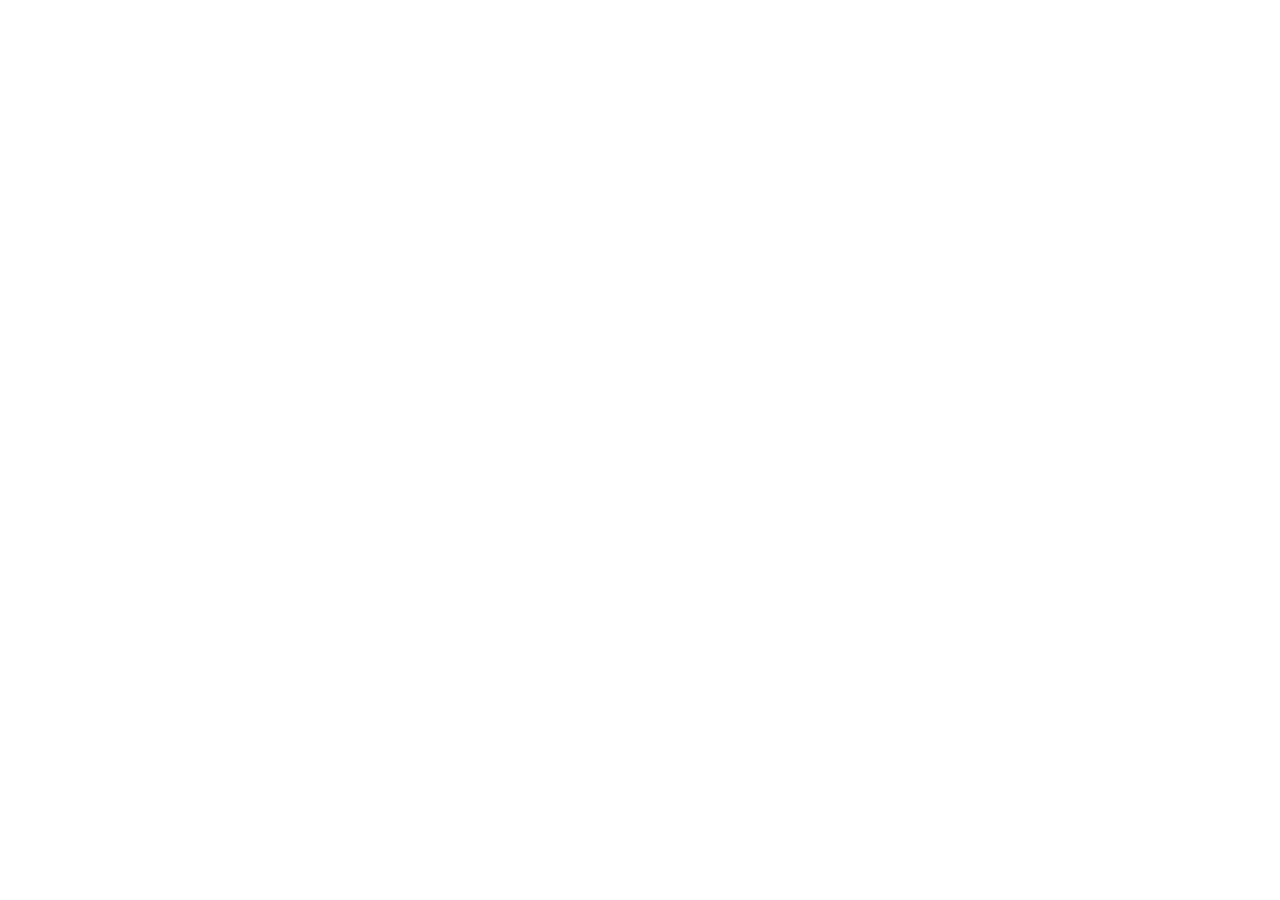
==== categoty.html @ c6a4ba27 "finalisation  de la premiere page" ====
<!DOCTYPE html>
<html lang="en">
<head>
    <meta charset="UTF-8">
    <meta name="viewport" content="width=device-width, initial-scale=1.0">
    <title>Categoty</title>
      <link rel="preconnect" href="https://fonts.googleapis.com">
    <link rel="preconnect" href="https://fonts.gstatic.com" crossorigin>
    <link href="https://fonts.googleapis.com/css2?family=Roboto:ital,wght@0,100..900;1,100..900&display=swap" rel="stylesheet">
    <link rel="icon" href="Asset/Frame 39.png">
    <link rel="stylesheet" href="main.css/style.css">
</head>
<body>
    
</body>
</html>
---- main.css/style.css ----
:root{
    --Color-Dark-Blue:#002A48;
    --Color-Mon-Yellow:#F7DBA7;
    --Color-Dark-Blue-60:#00528C;
    --color-Orange-Shine:#FF912C;
}
html{
    font-family: 'Roboto' serif;

    nav{
        padding: 1.75rem 3.12rem;
        display: flex;
        justify-content:space-around;
        background-color: var(--Color-Mon-Yellow);

        .logo-menu{
            display: flex;

            ul{
                display: flex;
            gap: 3rem;
            list-style-type: none;

            li a{
                text-decoration: none;
                color: var(--Color-Dark-Blue);
            }
            }
        }

        .search-action{
            display: flex;
            gap: 0.875rem;
            align-items: center;

            form input{
                padding: 0.75rem 1.25rem 0.75rem 1rem;
                border-radius: 2.875rem;
                border: white solid 0.12rem;
            }

            a{
                text-decoration: none;
                border: var(--Color-Dark-Blue ) solid 0.12rem;
                padding: 0.875rem 1.75rem;
                border-radius: 3.57rem;
                background-color: var(--Color-Dark-Blue);
                color: white;
            }

            select{
                border: var(--Color-Mon-Yellow) solid 0.12rem;
                background-color:var(--Color-Mon-Yellow) ;
            }
        }
    }

    .first-section{
        display: flex;
        padding:1.75rem 8.125rem;
        background-color: var(--Color-Mon-Yellow);
        border-bottom-left-radius: 2rem;
        border-bottom-right-radius: 2rem;
        height: 38.5rem;
        
        
        first-div{
            font-style: bold;
            font-size: 2.75rem;
        }

        .first-line{
            gap: 2rem;
            a{
                text-decoration: none;
            }
        }

        img{
            width:59rem;
            height:40.31rem;
            margin-left: -10rem;
        
        }
    }

    main{
        padding: 1.75rem 6.125rem;
        background-color: white;

        .haut-images{
            display: flex;
            justify-content: space-between;
            align-items: center;

            div a{
                text-decoration: none;
                border: 0.09rem var(--Color-Dark-Blue) solid;
                border-radius: 3.56rem;
                padding: 0.75rem 1.75rem;
                gap: 0.5rem;
            }
        }

        .ordonnement-images{
            display: flex;
            flex-wrap: wrap;
            align-items: center;
            justify-content: space-between;


            .images{
                width: 17.5rem;
                padding: 0.4rem;
                border: rgb(20, 2, 2) 0.05rem solid;
                background-color: white;
                box-shadow: 0.5rem 0.5rem 0.5rem 1rem rgba(251, 246, 246, 0.874);
            }
        }

        .content{
            display: flex;
            border: var(--Color-Dark-Blue) 0.1rem solid;
            border-radius: 1.25rem;
            width: 70.75rem;
            height: 23.625rem;
            align-items: center;
            margin: 3rem;
            background-image: linear-gradient(to right, var(--Color-Dark-Blue) ,var(--Color-Dark-Blue-60),var(--Color-Mon-Yellow));

            .Femme-avec-chien{
                padding: 2.25rem 1.25rem;
            }
            .texte{
                text-align: right;

                .buttons{
                    .button1{
                        border:var(--Color-Dark-Blue) 0.1rem solid;
                        padding: 0.875em 1.75rem;
                        border-radius: 3.56rem;
                    }

                    .button2{
                         border:var(--Color-Dark-Blue) 0.1rem solid;
                        padding: 0.875em 1.75rem;
                        border-radius: 3.56rem;
                        background-color: var(--Color-Dark-Blue);
                        color: white;
                    }
                }
            }
        }

        .third-section{
            padding-top: 2rem;
            padding-bottom: 2rem;

            .intro{
                display: flex;
                justify-content: space-between;

                .product{
                    display: flex;
                    align-items: center;
                    gap: 1rem;
                }

                button{
                    border: var(--Color-Dark-Blue) 0.1rem solid;
                    border-radius: 3.25rem;
                    background-color: white;
                    padding: 0.75rem 1.75rem;

                }

            }

            .logo{
                display: flex;
                justify-content: space-between;
                margin: 3rem;
            }

            .end-etap{
                display: flex;
                justify-content: space-between;
                align-items: center;
                background-image: linear-gradient(to right,var(--Color-Mon-Yellow),var(--color-Orange-Shine));
                margin: 0rem 3rem;
            }

            .texte1 {
                margin: 0rem 4rem;


                .buttons{
                    .button1{
                        border:var(--Color-Dark-Blue) 0.1rem solid;
                        padding: 0.875em 1.75rem;
                        border-radius: 3.56rem;
                    }

                    .button2{
                         border:var(--Color-Dark-Blue) 0.1rem solid;
                        padding: 0.875em 1.75rem;
                        border-radius: 3.56rem;
                        background-color: var(--Color-Dark-Blue);
                        color: white;
                    }
                }

            }
               

        }
        .end-section{
            padding: 1.75rem 4rem;

            .end-section-div1{
                display: flex;
                justify-content: space-between;


                .ornement{
                    border:white 0.1rem solid;
                    border-radius: 1.56rem;

                }
            }

            .image-align{
                display: flex;
                justify-content: space-between;
                gap: 0.5rem;

                .align-three-images{
                    padding: 0.5rem;
                    border-radius: 0.5rem;
                    box-shadow: 0 1 #00000014;
                    background-color: rgb(247, 252, 250);

                    img{
                        border-radius: 0.5rem;
                    }

                    div h3{
                        display: inline-block;
                        border: aqua 0.1rem solid;
                        border-radius: 0.5rem;
                        background-color: aqua;
                        color: white;
                    }
                }
            }
            
        }

    }
    footer{
        padding: 2.75rem 8.125rem;
        background-color: #FCEED5;

        .footer1{
            
            padding-bottom: 2.5rem;
            gap: 2.5rem;

            .frame23{
                background-color: #003459;
                border: #003459 solid 0.0625rem;
                padding: 2rem;
                border-radius: 1rem;
                display: flex;
                justify-content: space-around;
                align-items: center;

                .frame24{
                    border: #FFFFFF solid 0.0625rem;
                    padding: 0.75rem;
                    background-color: #FFFFFF;
                    border-radius: 0.875rem;
                    gap: 0.75rem;

                    input{
                        padding: 0.875rem 1.75rem;
                        border-radius: 0.5rem;
                        gap: 0.625rem;
                    }

                    button{
                        padding: 0.875rem 1.75rem;
                        border-radius: 0.5rem;
                        gap: 0.625rem;
                        background-color: #003459;
                        color: white;
                    }
                }
            
            }
               
            
            .lien-icon{
                display: flex;
                justify-content: space-between;
                align-items: center;

                .lien2 ul li{
                    list-style-type: none;
                }
                .lien2 ul li a{
                    text-decoration: none;
                }
                .lien2 ul {
                    display: flex;
                    gap: 2rem;

                }
                .icon2{
                    display: flex;
                    gap: 2rem;
                }
            }
               
            

        }
        .end-end{
            display: flex;
            justify-content: space-between;
            align-items: center;
        }
        
    }


}
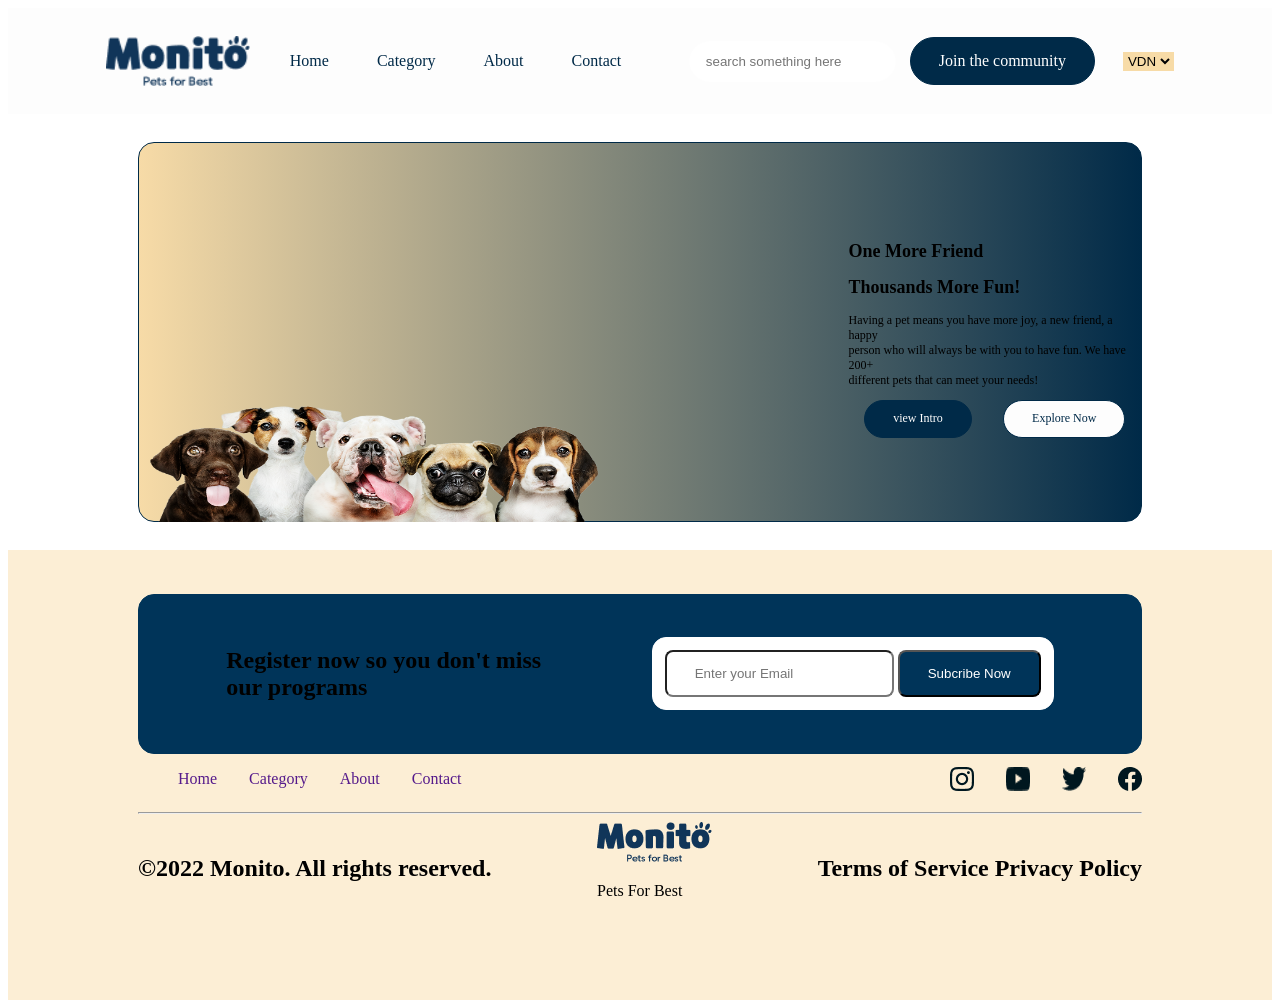
==== commit e30c4899: "finalisation  de header et du footer de la page Category" ====
--- a/categoty.html
+++ b/categoty.html
@@ -8,9 +8,131 @@
     <link rel="preconnect" href="https://fonts.gstatic.com" crossorigin>
     <link href="https://fonts.googleapis.com/css2?family=Roboto:ital,wght@0,100..900;1,100..900&display=swap" rel="stylesheet">
     <link rel="icon" href="Asset/Frame 39.png">
-    <link rel="stylesheet" href="main.css/style.css">
+    <link rel="stylesheet" href="main.css/category.css">
 </head>
 <body>
+    <header>
+        <nav>
+            <div class="logo-menu">
+                <img src="Asset/Frame.png" alt="icon-header">
+                <ul>
+                    <li>
+                        <a href="Home">Home</a>
+                    </li>
+                    <li>
+                        <a href="main.css/categorie.html">Category</a>
+                    </li>
+                    <li>
+                        <a href="About">About</a>
+                    </li>
+                    <li>
+                        <a href="Contact">Contact</a>
+                    </li>
+                </ul>
+            </div>
+            <div class="search-action">
+                <form action="/recherche" method="GET">
+                    <input type="search" name="recherche" placeholder="search something here" class="search" />
+                </form>
+                <a href="inscription" class="btn-join">Join the community</a>
+                <label for="fruit"></label>
+                <select id="fruit" name="fruit" class="select">
+                <option value="VDN"><img src="Asset/Frame (1).png" alt="Bouton-de-selection">VDN</option>
+                <option value="VPN">VPN</option>
+                <option value="ZDN">ZDN</option>
+                <option value="ADN">ADN</option>
+                <option value="BBM">BBM</option>
+                </select>
+            </div>
+        </nav>
+        <section class="banner">
+            <div class="banner1">
+                <img src="Asset/group-portrait-adorable-puppies 1.png" alt="">
+                <div class="first-div">
+                    <h1>One More Friend</h1>
+                    <h2>Thousands More Fun!</h2>
+                    <p> 
+                    Having a pet means you have more joy,
+                    a new friend, a happy <br> person who will always
+                    be with you to have fun. We have 200+ <br> different
+                    pets that can meet your needs!
+                    </p>
+                    <div class="first-line">
+                        <a href=""class="intro">view Intro</a>
+                        <a href="" class="view">Explore Now</a>
+                    </div>
+                </div>
+
+            </div>
+            
+        
+
+        </section>
+    </header>
+    <main>
+        <div>
+            
+        </div>
+        <div>
+            <div>
+
+            </div>
+            <div>
+                
+            </div>
+        </div>
+
+    </main>
+    <footer>
+        <div class="footer1">
+            <div class="frame23">
+                <h2>Register now so you don't miss <br>our programs</h2>
+                <div class="frame24">
+                    <form action="" class="formulaire">
+                        <input type="email" placeholder="Enter your Email">
+                        <button>Subcribe Now</button>
+                    </form>
+                </div>
+            </div>
+            <div class="lien-icon">
+                <div class="lien2">
+                    <ul>
+                        <li>
+                           <a href="">Home</a>
+                        </li>
+                        <li>
+                           <a href="">Category</a>
+                        </li>
+                        <li>
+                           <a href="">About</a>
+                        </li>
+                        <li>
+                           <a href="">Contact</a>
+                        </li>
+                    </ul>  
+                </div>
+                <div class="icon2">
+                    <img src="Asset/Group.png" alt="">
+                    <img src="Asset/Lozenge.png" alt="">
+                    <img src="Asset/Vector (1).png" alt="">
+                    <img src="Asset/Vector.png" alt="">
+                </div>
+            </div>
+            <hr>
+            <div class="end-end">
+                <h2>
+                  &copy;2022 Monito. All rights reserved.</h2>
+                <div>
+                    <img src="Asset/Frame.png" alt="">
+                    <p>Pets For Best</p>
+
+                </div>
+                <h2>
+                   Terms of Service          Privacy Policy</h2>
+            </div>
+        </div>
+    </footer>
+    
     
 </body>
 </html>
--- a/main.css/category.css
+++ b/main.css/category.css
@@ -0,0 +1,200 @@
+:root{
+    --Color-Dark-Blue:#002A48;
+    --Color-Mon-Yellow:#F7DBA7;
+    --Color-Dark-Blue-60:#00528C;
+    --color-Orange-Shine:#FF912C;
+    --Color-white:#FDFDFD;
+
+}
+html{
+    font-family: 'Roboto' serif;
+    
+
+
+    header{
+        
+        nav{
+            padding: 1.75rem 3.12rem;
+            display: flex;
+            justify-content:space-around;
+            background-color: var(--Color-white);
+
+            .logo-menu{
+                display: flex;
+
+                ul{
+                    display: flex;
+                gap: 3rem;
+                list-style-type: none;
+
+                li a{
+                    text-decoration: none;
+                    color: var(--Color-Dark-Blue);
+                }
+                }
+            }
+
+            .search-action{
+                display: flex;
+                gap: 0.875rem;
+                align-items: center;
+
+                form input{
+                    padding: 0.75rem 1.25rem 0.75rem 1rem;
+                    border-radius: 2.875rem;
+                    border: white solid 0.12rem;
+                }
+
+                a{
+                    text-decoration: none;
+                    border: var(--Color-Dark-Blue ) solid 0.12rem;
+                    padding: 0.875rem 1.75rem;
+                    border-radius: 3.57rem;
+                    background-color: var(--Color-Dark-Blue);
+                    color: white;
+                }
+
+                select{
+                    border: var(--Color-Mon-Yellow) solid 0.12rem;
+                    background-color:var(--Color-Mon-Yellow) ;
+                }
+            }
+        }
+        
+
+        
+        .banner{
+           
+            padding: 1.75rem 8.125rem;
+           
+
+            .banner1{
+                display: flex;
+                border: solid 0.0625rem var(--Color-Dark-Blue);
+                background-image: linear-gradient(to right,var(--Color-Mon-Yellow),var(--Color-Dark-Blue));
+                border-radius: 1rem;
+                height: 23.62rem;
+                align-items: center;
+                gap: 15rem;
+
+            }
+            .first-div{
+                font-style: bold;
+                font-size: 0.75rem;
+
+                .first-line{
+                    display: flex;
+                    justify-content: space-around;
+
+                    a{
+                        text-decoration: none;
+                        color: var(--Color-white);
+                    }
+
+                    .intro{
+                        border:var(--Color-Dark-Blue) 0.1rem solid;
+                        padding: 0.875em 1.75rem;
+                        border-radius: 3.56rem;
+                        background-color: var(--Color-Dark-Blue);
+                        color: white;
+                    }
+                    
+                    .view{
+                        border:var(--Color-Dark-Blue) 0.1rem solid;
+                        padding: 0.875em 1.75rem;
+                        border-radius: 3.56rem;
+                        color: var(--Color-Dark-Blue);
+                        background-color: var(--Color-white);
+                    }
+                  
+                }
+
+                
+            }
+
+            img{
+                width:30.62rem;
+                height:10.81rem;
+                margin-bottom: -13rem;
+            }
+        
+        }
+        
+    }
+
+    footer{
+        padding: 2.75rem 8.125rem;
+        background-color: #FCEED5;
+
+        .footer1{
+            
+            padding-bottom: 2.5rem;
+            gap: 2.5rem;
+
+            .frame23{
+                background-color: #003459;
+                border: #003459 solid 0.0625rem;
+                padding: 2rem;
+                border-radius: 1rem;
+                display: flex;
+                justify-content: space-around;
+                align-items: center;
+
+                .frame24{
+                    border: #FFFFFF solid 0.0625rem;
+                    padding: 0.75rem;
+                    background-color: #FFFFFF;
+                    border-radius: 0.875rem;
+                    gap: 0.75rem;
+
+                    input{
+                        padding: 0.875rem 1.75rem;
+                        border-radius: 0.5rem;
+                        gap: 0.625rem;
+                    }
+
+                    button{
+                        padding: 0.875rem 1.75rem;
+                        border-radius: 0.5rem;
+                        gap: 0.625rem;
+                        background-color: #003459;
+                        color: white;
+                    }
+                }
+            
+            }
+               
+            
+            .lien-icon{
+                display: flex;
+                justify-content: space-between;
+                align-items: center;
+
+                .lien2 ul li{
+                    list-style-type: none;
+                }
+                .lien2 ul li a{
+                    text-decoration: none;
+                }
+                .lien2 ul {
+                    display: flex;
+                    gap: 2rem;
+
+                }
+                .icon2{
+                    display: flex;
+                    gap: 2rem;
+                }
+            }
+               
+            
+
+        }
+        .end-end{
+            display: flex;
+            justify-content: space-between;
+            align-items: center;
+        }
+        
+    }
+}
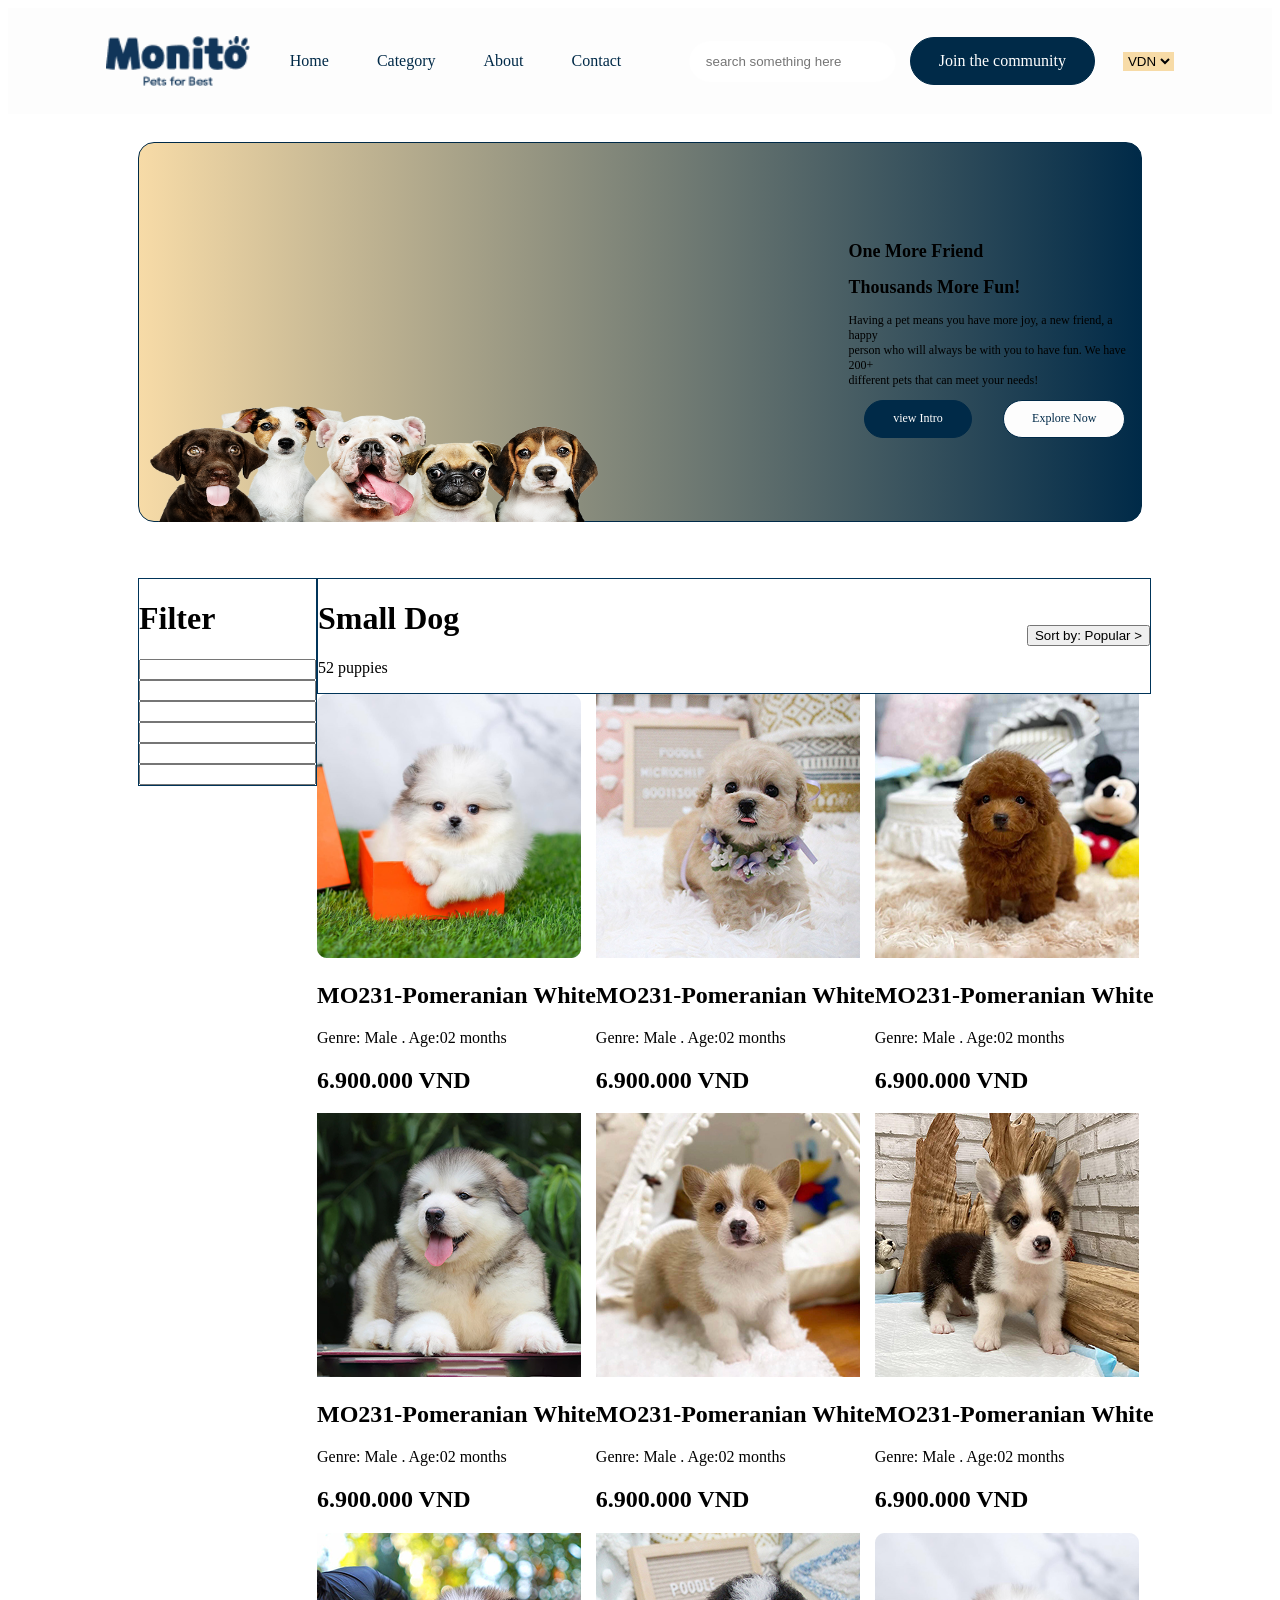
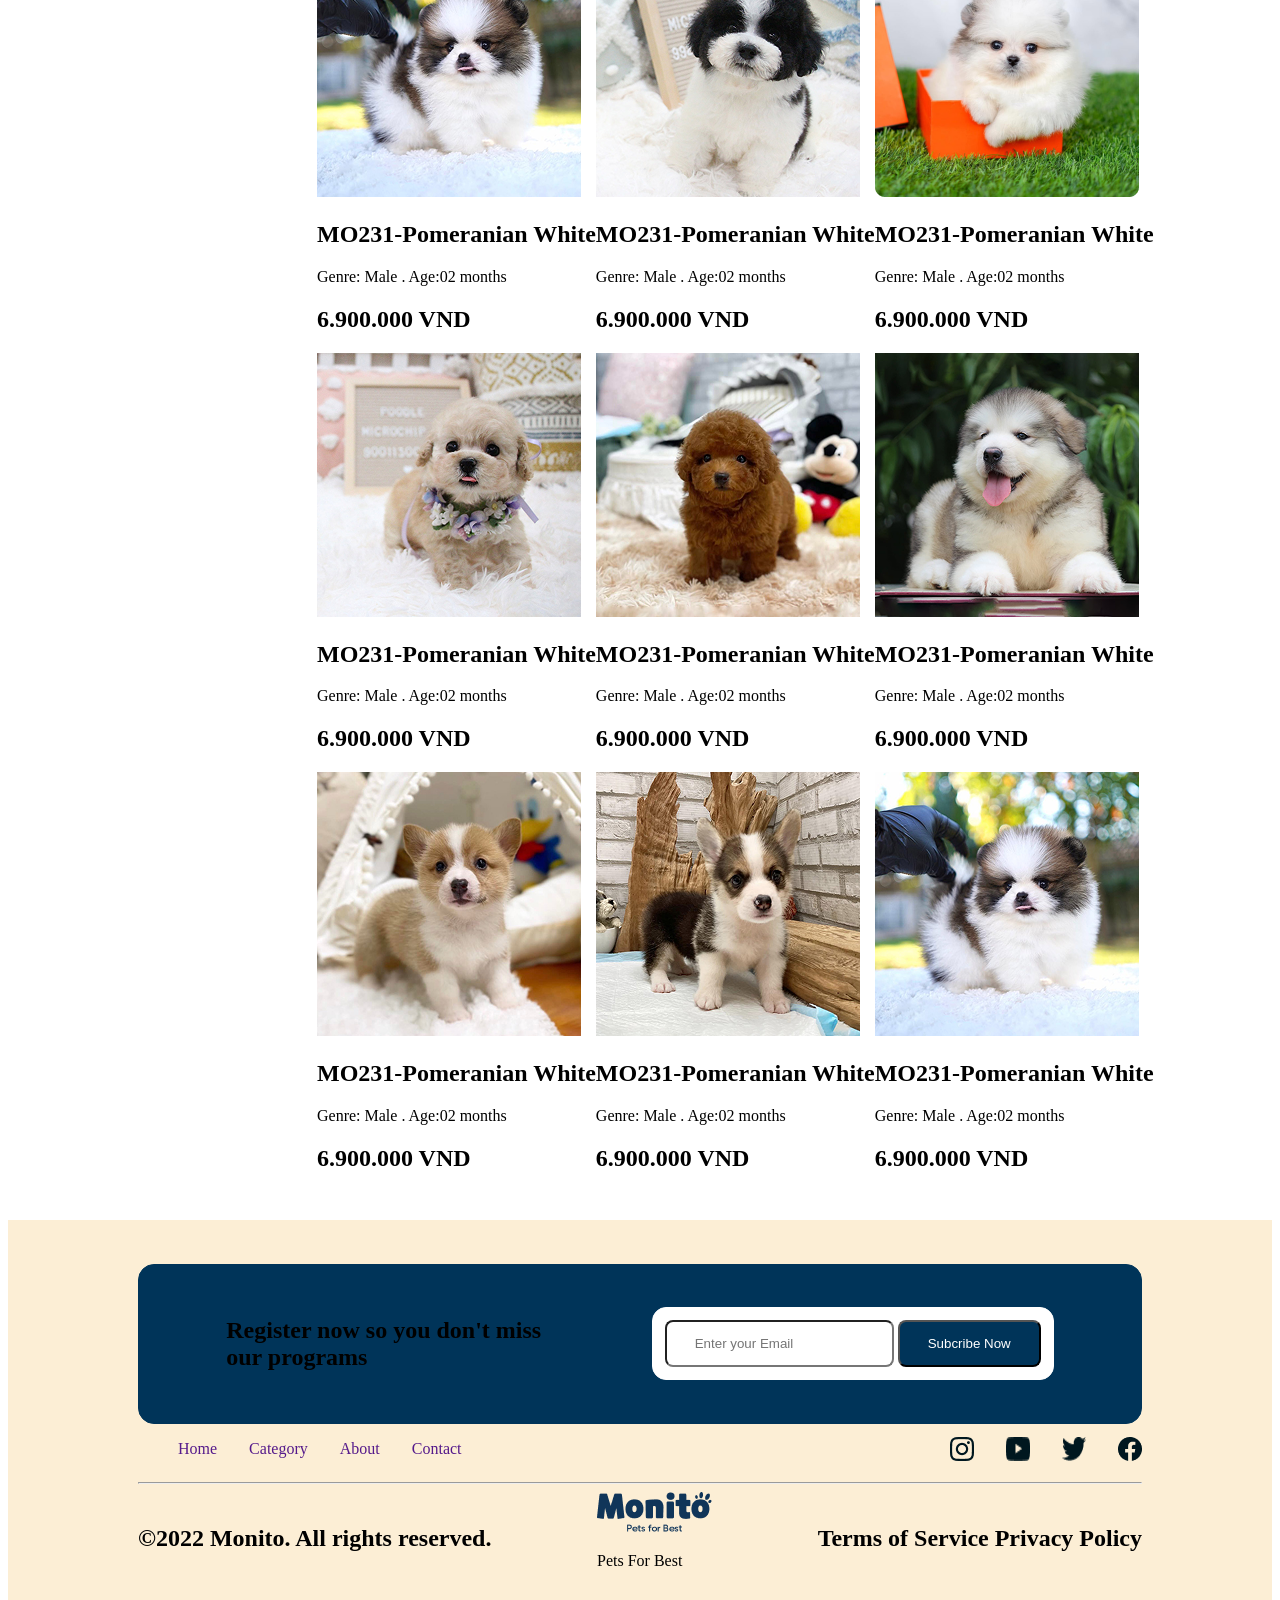
==== commit b98d121c: "mise en place du main de la page category" ====
--- a/categoty.html
+++ b/categoty.html
@@ -70,18 +70,124 @@
         </section>
     </header>
     <main>
-        <div>
-            
+        <div class="couronne">
+            <div class="formulaire">
+                <form action="" class="formulaire1">
+                    <h1>Filter</h1>
+                    <input type="text"><br>
+                    <input type="text"><br>
+                    <input type="text"><br>
+                    <input type="text"><br>
+                    <input type="text"><br>
+                    <input type="text">
+                </form>
+            </div>
+            <div class="grand-mot-image">
+                <div class="mot-image">
+                    <div>
+                        <h1>Small Dog</h1>
+                        <p>52 puppies</p>
+                    </div>
+                    <div>
+                        <button>Sort by: Popular ></button>
+                    </div>
+                </div>
+                <div class="ordre-img">
+                    <div class="images">
+                        <img src="Asset/image-chien1.png" alt="">
+                        <h2>MO231-Pomeranian White</h2>
+                        <p>Genre: Male . Age:02 months</p>
+                        <h2>6.900.000 VND</h2>
+                    </div>
+                    <div class="images">
+                        <img src="Asset/image-chien2.png" alt="">
+                        <h2>MO231-Pomeranian White</h2>
+                        <p>Genre: Male . Age:02 months</p>
+                        <h2>6.900.000 VND</h2>
+                    </div>
+                    <div class="images">
+                        <img src="Asset/image-chien3.png" alt="">
+                        <h2>MO231-Pomeranian White</h2>
+                        <p>Genre: Male . Age:02 months</p>
+                        <h2>6.900.000 VND</h2>
+                    </div>
+                    <div class="images">
+                        <img src="Asset/image-chien4.png" alt="">
+                        <h2>MO231-Pomeranian White</h2>
+                        <p>Genre: Male . Age:02 months</p>
+                        <h2>6.900.000 VND</h2>
+                    </div>
+                    <div class="images">
+                        <img src="Asset/image-chien-5.png" alt="">
+                        <h2>MO231-Pomeranian White</h2>
+                        <p>Genre: Male . Age:02 months</p>
+                        <h2>6.900.000 VND</h2>
+                    </div>
+                    <div class="images">
+                        <img src="Asset/image-chien-6.png" alt="">
+                        <h2>MO231-Pomeranian White</h2>
+                        <p>Genre: Male . Age:02 months</p>
+                        <h2>6.900.000 VND</h2>
+                    </div>
+                    <div class="images">
+                        <img src="Asset/image-chien-7 .png" alt="">
+                        <h2>MO231-Pomeranian White</h2>
+                        <p>Genre: Male . Age:02 months</p>
+                        <h2>6.900.000 VND</h2>
+                    </div>
+                    <div class="images">
+                        <img src="Asset/image-chien-8.png" alt="">
+                        <h2>MO231-Pomeranian White</h2>
+                        <p>Genre: Male . Age:02 months</p>
+                        <h2>6.900.000 VND</h2>
+                    </div>
+                    <div class="images">
+                        <img src="Asset/image-chien1.png" alt="">
+                        <h2>MO231-Pomeranian White</h2>
+                        <p>Genre: Male . Age:02 months</p>
+                        <h2>6.900.000 VND</h2>
+                    </div>
+                    <div class="images">
+                        <img src="Asset/image-chien2.png" alt="">
+                        <h2>MO231-Pomeranian White</h2>
+                        <p>Genre: Male . Age:02 months</p>
+                        <h2>6.900.000 VND</h2>
+                    </div>
+                    <div class="images">
+                        <img src="Asset/image-chien3.png" alt="">
+                        <h2>MO231-Pomeranian White</h2>
+                        <p>Genre: Male . Age:02 months</p>
+                        <h2>6.900.000 VND</h2>
+                    </div>
+                    <div class="images">
+                        <img src="Asset/image-chien4.png" alt="">
+                        <h2>MO231-Pomeranian White</h2>
+                        <p>Genre: Male . Age:02 months</p>
+                        <h2>6.900.000 VND</h2>
+                    </div>
+                    <div class="images">
+                        <img src="Asset/image-chien-5.png" alt="">
+                        <h2>MO231-Pomeranian White</h2>
+                        <p>Genre: Male . Age:02 months</p>
+                        <h2>6.900.000 VND</h2>
+                    </div>
+                    <div class="images">
+                        <img src="Asset/image-chien-6.png" alt="">
+                        <h2>MO231-Pomeranian White</h2>
+                        <p>Genre: Male . Age:02 months</p>
+                        <h2>6.900.000 VND</h2>
+                    </div>
+                    <div class="images">
+                        <img src="Asset/image-chien-7 .png" alt="">
+                        <h2>MO231-Pomeranian White</h2>
+                        <p>Genre: Male . Age:02 months</p>
+                        <h2>6.900.000 VND</h2>
+                    </div>
+                </div>
+                
+                
+            </div>
         </div>
-        <div>
-            <div>
-
-            </div>
-            <div>
-                
-            </div>
-        </div>
-
     </main>
     <footer>
         <div class="footer1">
--- a/main.css/category.css
+++ b/main.css/category.css
@@ -122,6 +122,50 @@
         
     }
 
+    main{
+
+        .couronne{
+            display: flex;
+            justify-content: space-between;
+            padding: 1.75rem 0rem 1.75rem 8.125rem;
+
+
+                .formulaire{
+
+                    .formulaire1{
+                        border: #003459 solid 0.0625rem;
+                    }
+                }
+           
+
+
+            .grand-mot-image{
+                
+                .mot-image{
+                    display: flex;
+                    justify-content:space-between;
+                    align-items: center;
+                    width: 52rem;
+                    border: #003459 solid 0.0625rem;
+                }
+              
+
+
+               .ordre-img{
+                display: flex;
+                flex-wrap: wrap;
+                width: 60rem;
+               }
+
+
+            }
+
+
+            
+        }
+        
+    }
+
     footer{
         padding: 2.75rem 8.125rem;
         background-color: #FCEED5;
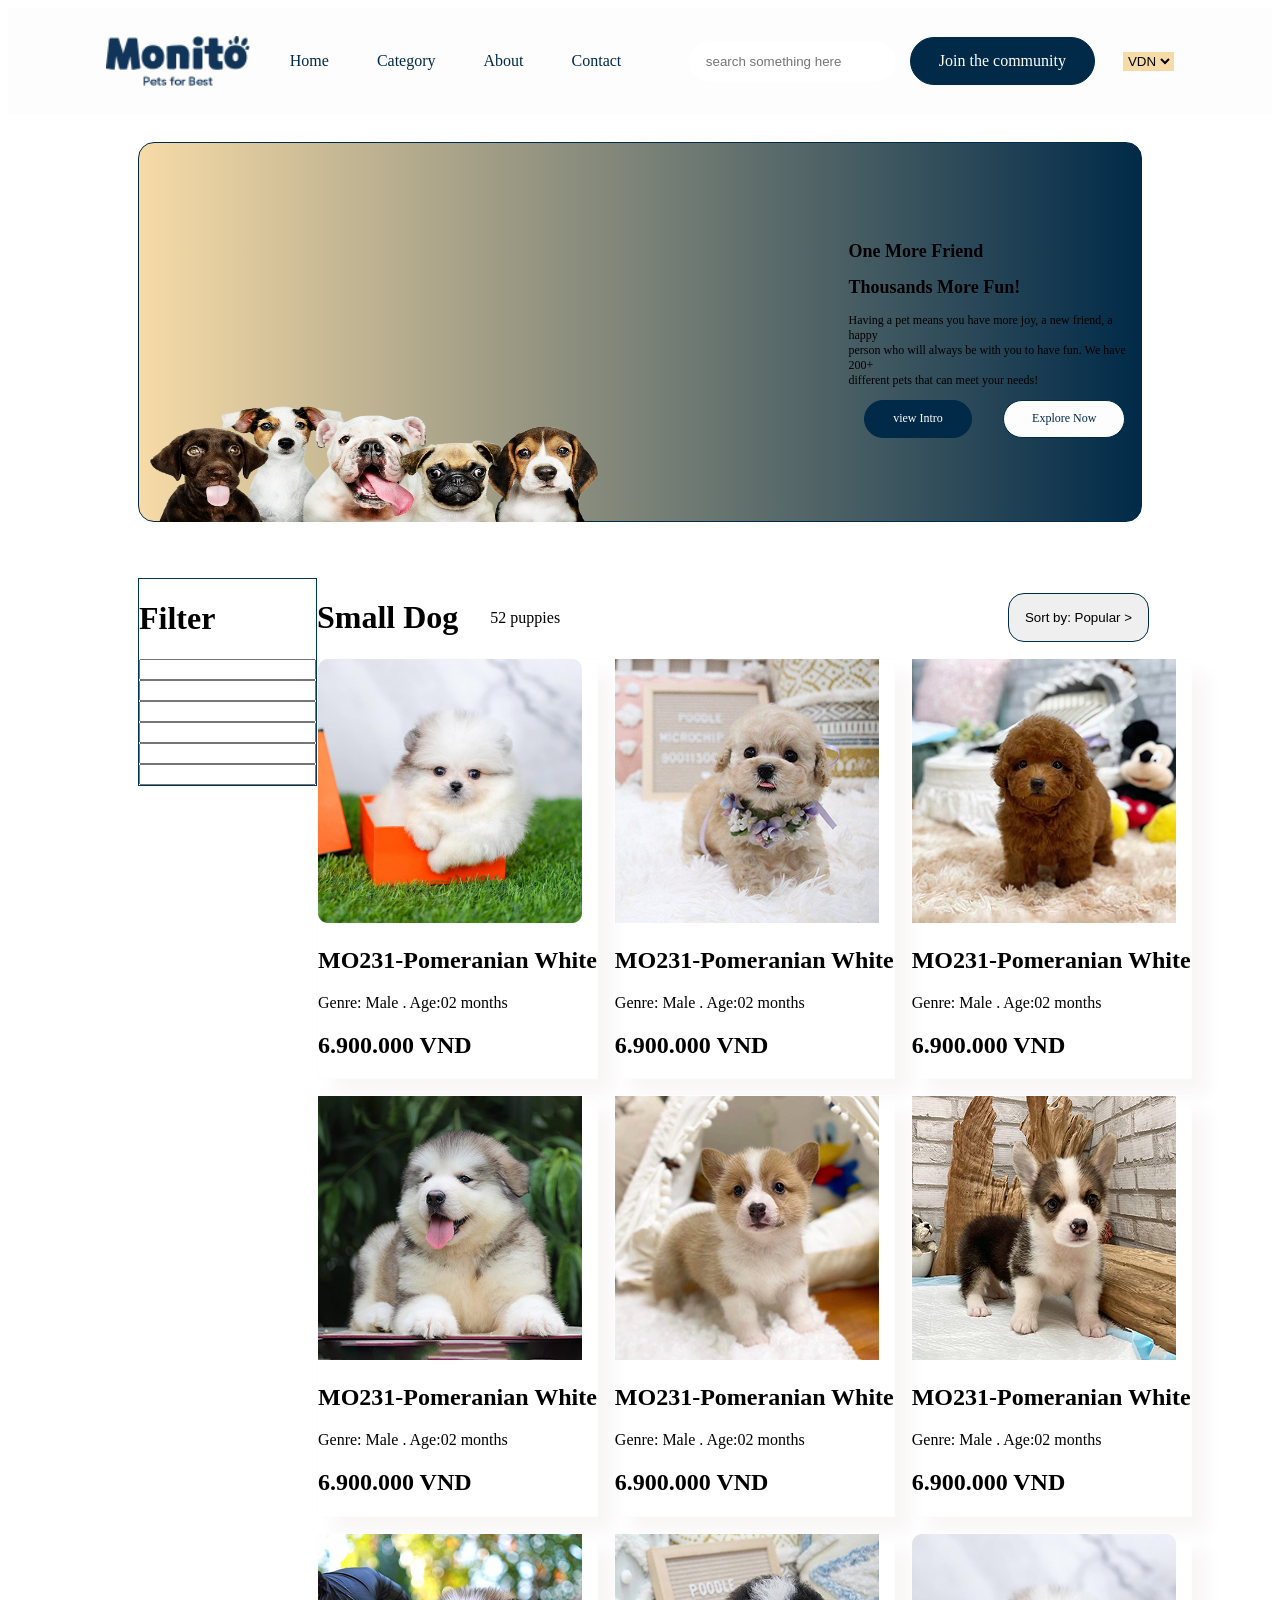
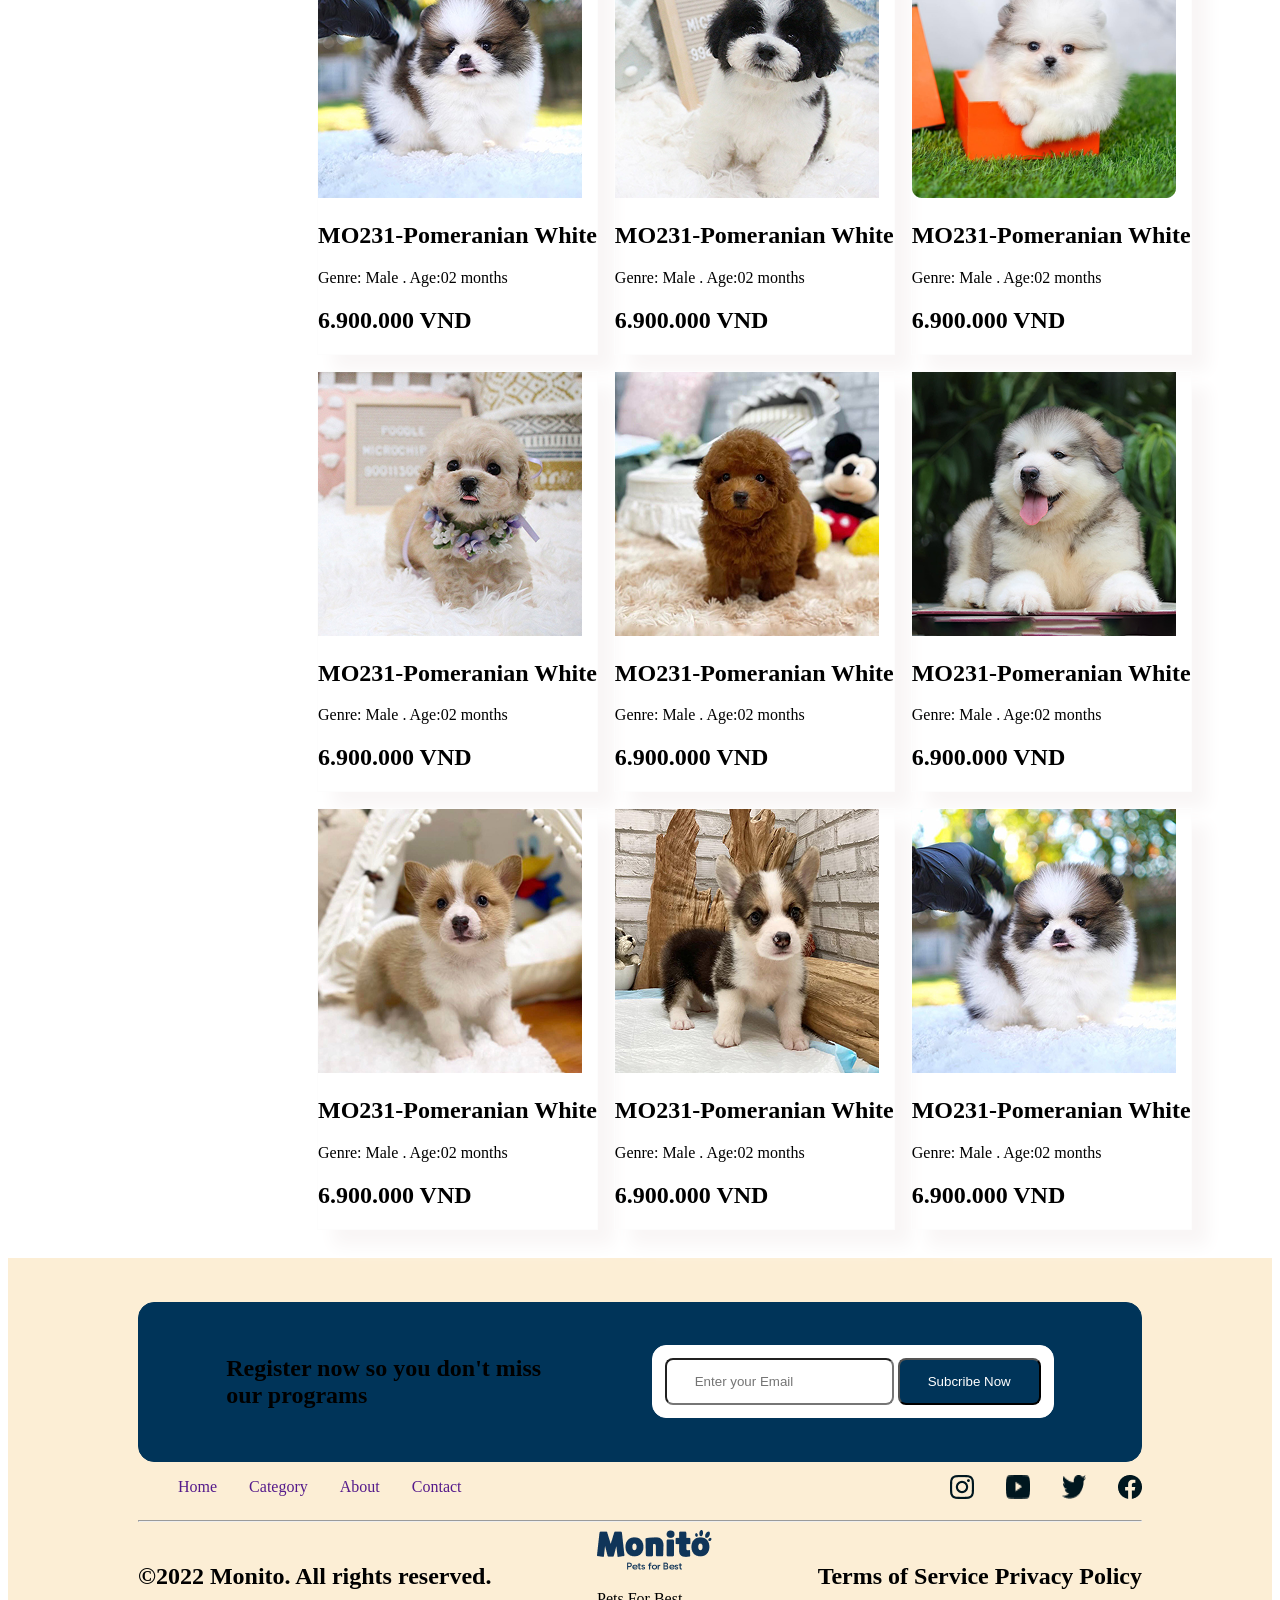
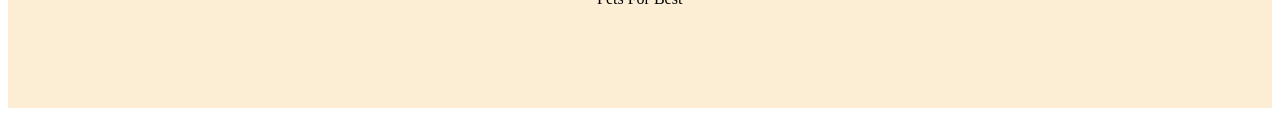
==== commit 41623ad2: "finalisation du main sauf le formulaire d'envoie" ====
--- a/categoty.html
+++ b/categoty.html
@@ -62,11 +62,7 @@
                         <a href="" class="view">Explore Now</a>
                     </div>
                 </div>
-
-            </div>
-            
-        
-
+            </div>
         </section>
     </header>
     <main>
@@ -84,11 +80,11 @@
             </div>
             <div class="grand-mot-image">
                 <div class="mot-image">
-                    <div>
+                    <div class="lettre">
                         <h1>Small Dog</h1>
                         <p>52 puppies</p>
                     </div>
-                    <div>
+                    <div class="button">
                         <button>Sort by: Popular ></button>
                     </div>
                 </div>
--- a/main.css/category.css
+++ b/main.css/category.css
@@ -146,7 +146,25 @@
                     justify-content:space-between;
                     align-items: center;
                     width: 52rem;
-                    border: #003459 solid 0.0625rem;
+
+
+                    .lettre{
+                        display: flex;
+                        align-items: center;
+                        gap: 2rem;
+                    }
+
+                    .button{
+
+                        button{
+                            border: #002A48 solid 0.0625rem;
+                            border-radius: 1rem;
+                            padding: 1rem;
+
+                        }
+                       
+
+                    }
                 }
               
 
@@ -155,6 +173,16 @@
                 display: flex;
                 flex-wrap: wrap;
                 width: 60rem;
+                gap: 1rem;
+                
+
+                .images{
+                    border: solid 0.0625rem var(--Color-white);
+                    max-width: 100%;
+                    max-height: 100%;
+                    box-shadow:1rem 1rem 1rem rgb(249, 246, 246) ;
+
+                }
                }
 
 
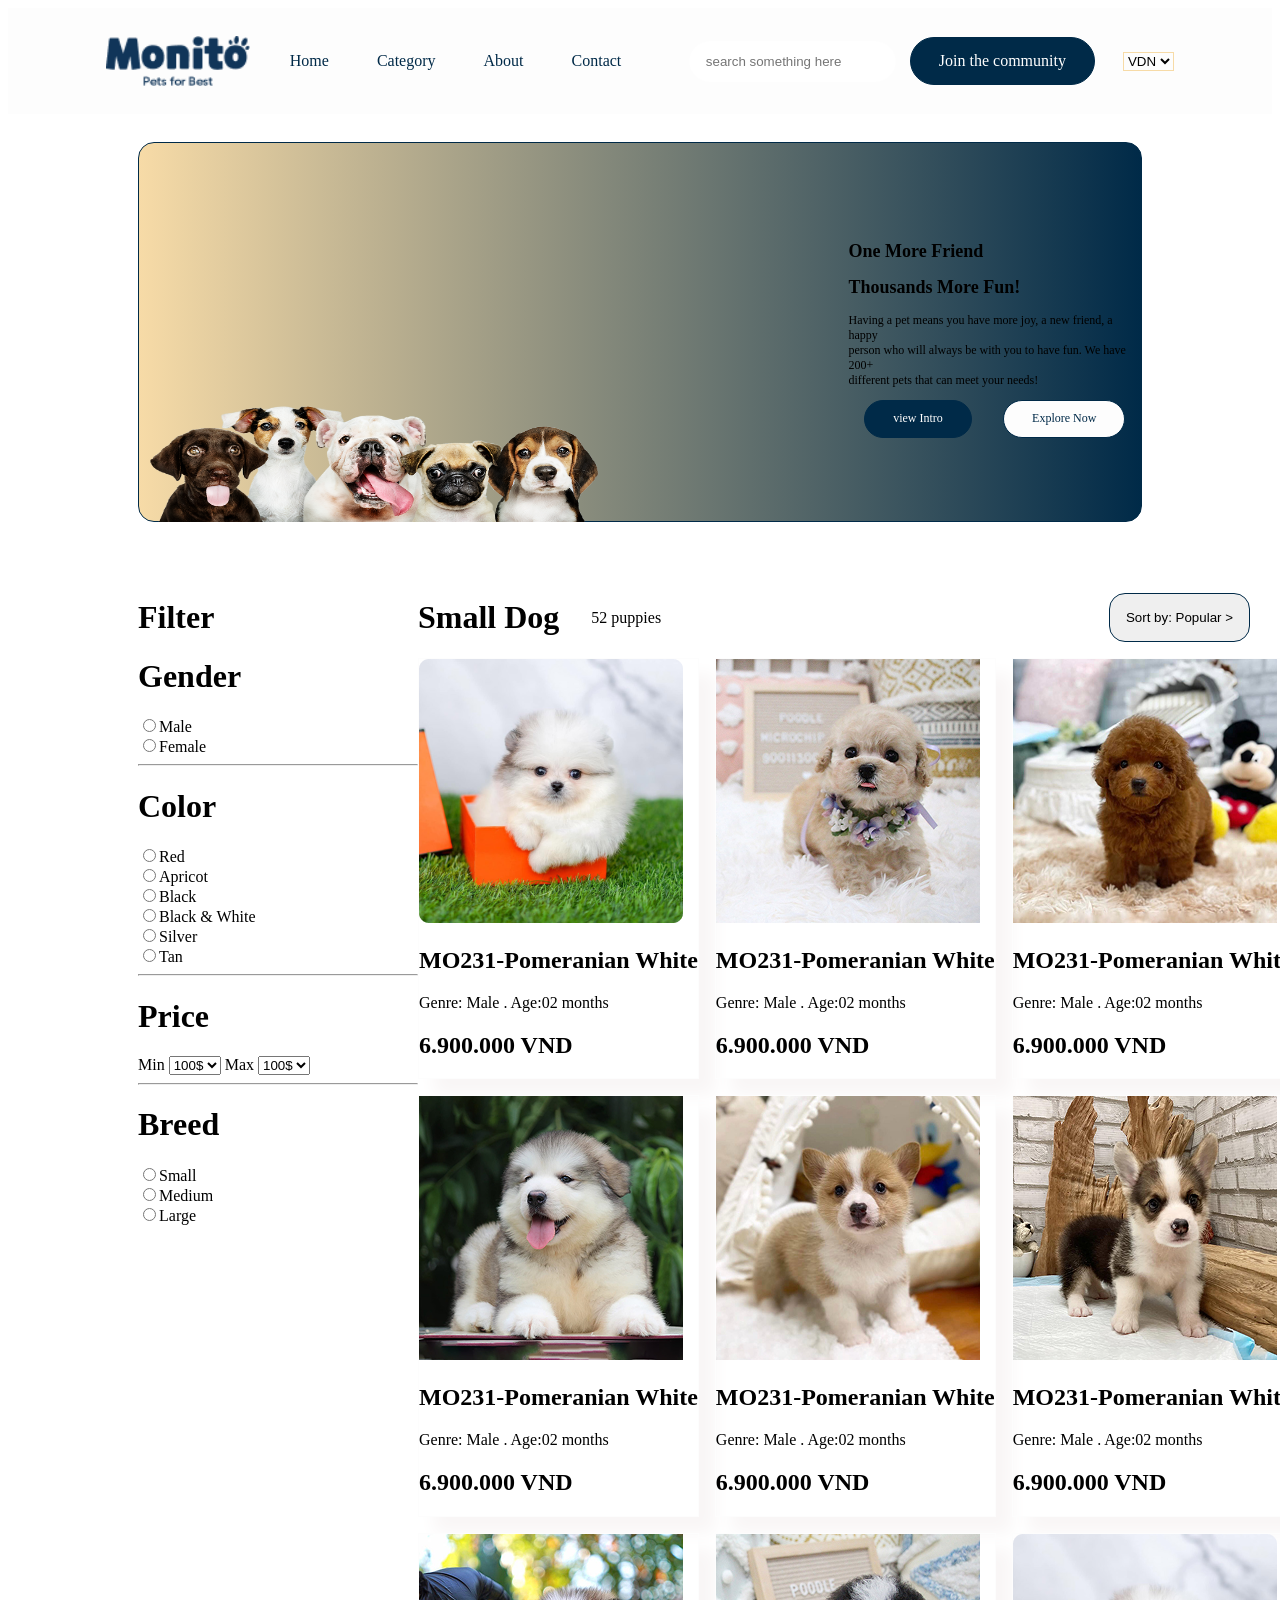
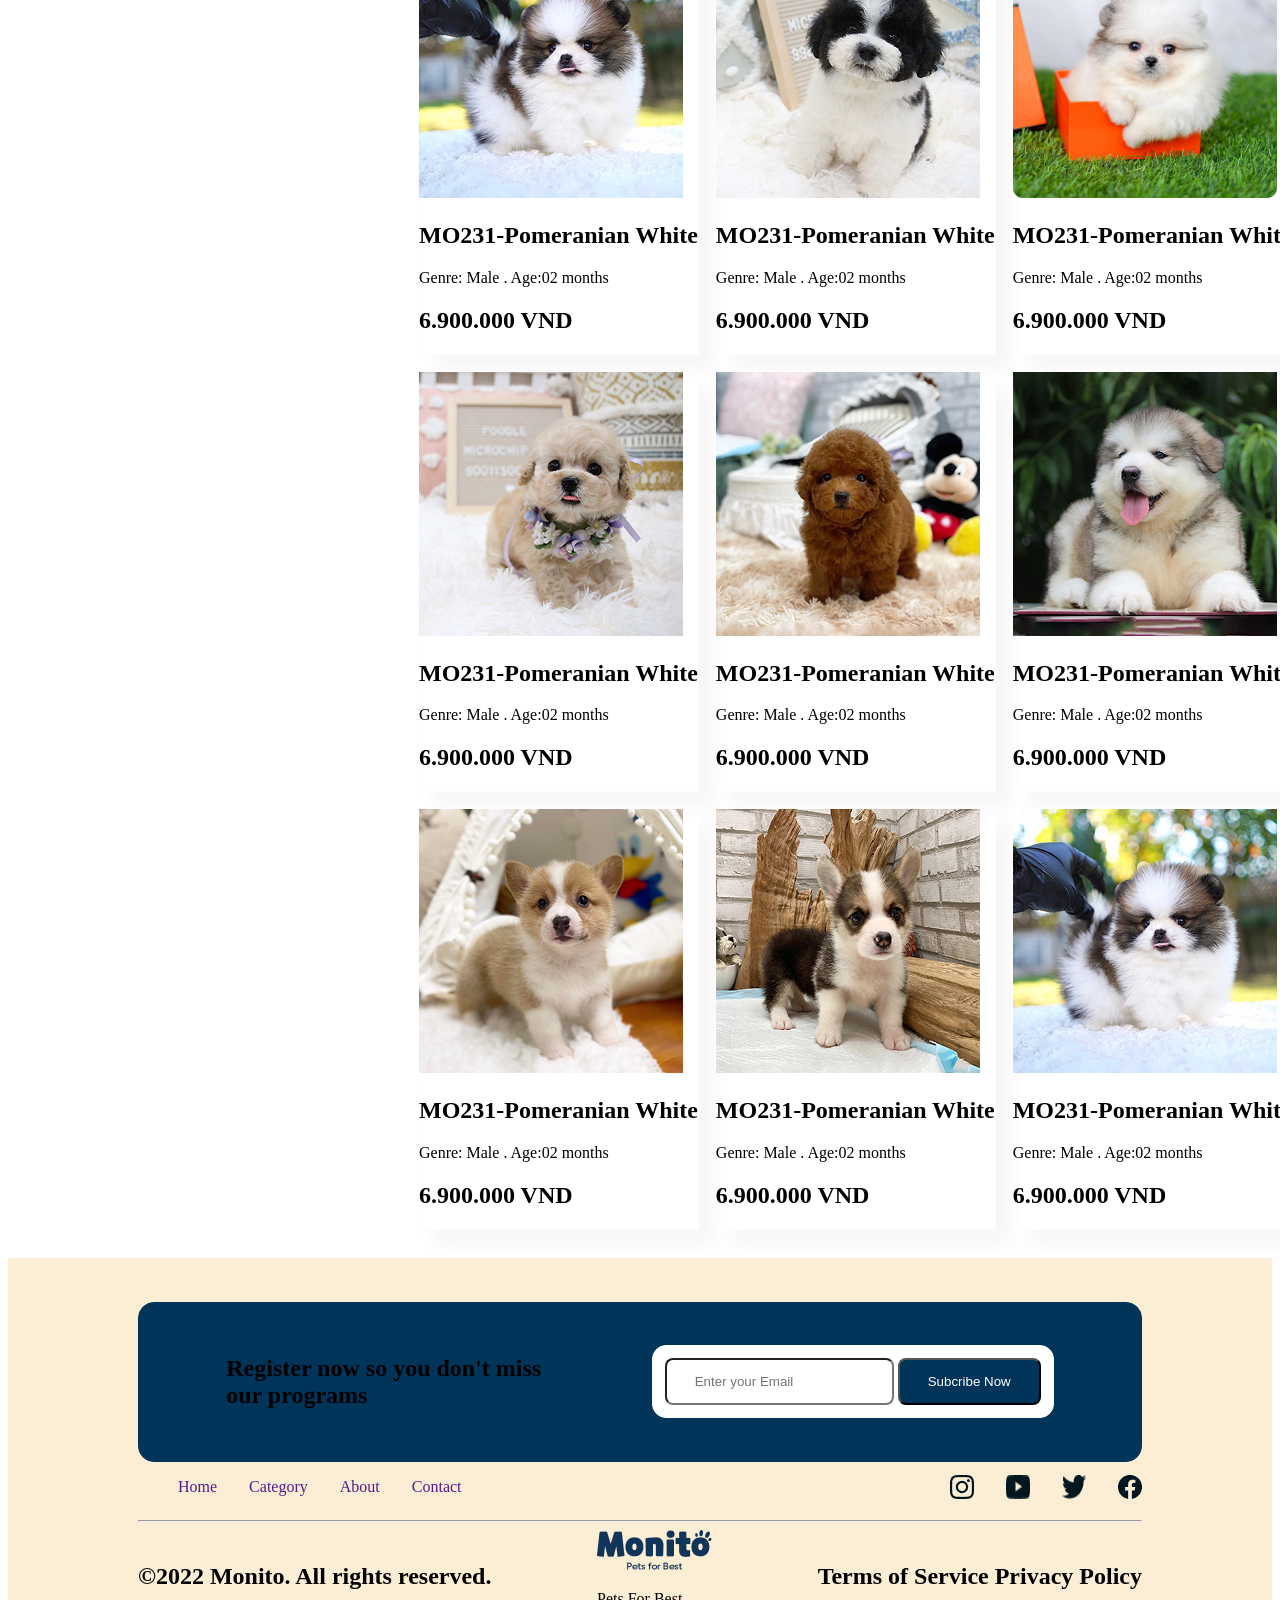
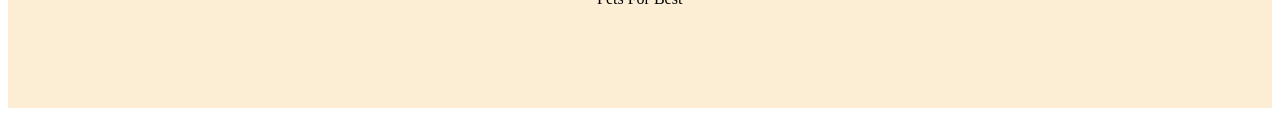
==== commit 8657a395: "finalisation du formulaire de la page category" ====
--- a/categoty.html
+++ b/categoty.html
@@ -4,7 +4,7 @@
     <meta charset="UTF-8">
     <meta name="viewport" content="width=device-width, initial-scale=1.0">
     <title>Categoty</title>
-      <link rel="preconnect" href="https://fonts.googleapis.com">
+    <link rel="preconnect" href="https://fonts.googleapis.com">
     <link rel="preconnect" href="https://fonts.gstatic.com" crossorigin>
     <link href="https://fonts.googleapis.com/css2?family=Roboto:ital,wght@0,100..900;1,100..900&display=swap" rel="stylesheet">
     <link rel="icon" href="Asset/Frame 39.png">
@@ -68,14 +68,45 @@
     <main>
         <div class="couronne">
             <div class="formulaire">
+                <h1>Filter</h1>
                 <form action="" class="formulaire1">
-                    <h1>Filter</h1>
-                    <input type="text"><br>
-                    <input type="text"><br>
-                    <input type="text"><br>
-                    <input type="text"><br>
-                    <input type="text"><br>
-                    <input type="text">
+                    <div class="partie1">
+                        <h1>Gender</h1>
+                        <input type="radio" value="Male" name="gender"id="gender"><label for="gender">Male</label><br>
+                        <input type="radio" value="female" name="gender"id="gender"><label for="gender">Female</label>
+                    </div>
+                    <hr>
+                    <div class="parti2">
+                        <h1>Color</h1>
+                        <input type="radio" value="Red" name="color" id="color"><label for="color">Red</label><br>
+                        <input type="radio" value="Apricot" name="color" id="color"><label for="color">Apricot</label><br>
+                        <input type="radio" value="Black" name="color" id="color"><label for="color">Black</label><br>
+                        <input type="radio" value="Black & White" name="color" id="color"><label for="color">Black & White</label><br>
+                        <input type="radio" value="Silver" name="color" id="color"><label for="color">Silver</label><br>
+                        <input type="radio" value="Tan" name="color" id="color"><label for="color">Tan</label>
+                    </div>
+                    <hr>
+                    <div class="partie3">
+                     <h1>Price</h1>
+                     <label for="minprice">Min</label>
+                     <select name="minprice" id="price">
+                        <option value="100$">100$</option>
+                        <option value="200$">200$</option>
+                     </select>
+                     <label for="maxprice">Max</label>
+                     <select name="maxprice" id="price">
+                        <option value="100$">100$</option>
+                        <option value="200$">200$</option>
+                     </select>
+                    </div>
+                    <hr>
+                    <div class="partie4">
+                        <h1>Breed</h1>
+                        <input type="radio"value="" name="Breed" id="Breed"><label for="Breed">Small</label><br>
+                        <input type="radio"value="" name="Breed" id="Breed"><label for="Breed">Medium</label><br>
+                        <input type="radio"value="" name="Breed" id="Breed"><label for="Breed">Large</label>
+
+                    </div>
                 </form>
             </div>
             <div class="grand-mot-image">
--- a/main.css/category.css
+++ b/main.css/category.css
@@ -56,7 +56,7 @@
 
                 select{
                     border: var(--Color-Mon-Yellow) solid 0.12rem;
-                    background-color:var(--Color-Mon-Yellow) ;
+                    background-color:var(--Color-white) ;
                 }
             }
         }
@@ -133,7 +133,12 @@
                 .formulaire{
 
                     .formulaire1{
-                        border: #003459 solid 0.0625rem;
+                        width: 17.5rem;
+
+                        .partie1{
+                        
+                        
+                        }
                     }
                 }
            
@@ -193,6 +198,7 @@
         }
         
     }
+
 
     footer{
         padding: 2.75rem 8.125rem;
